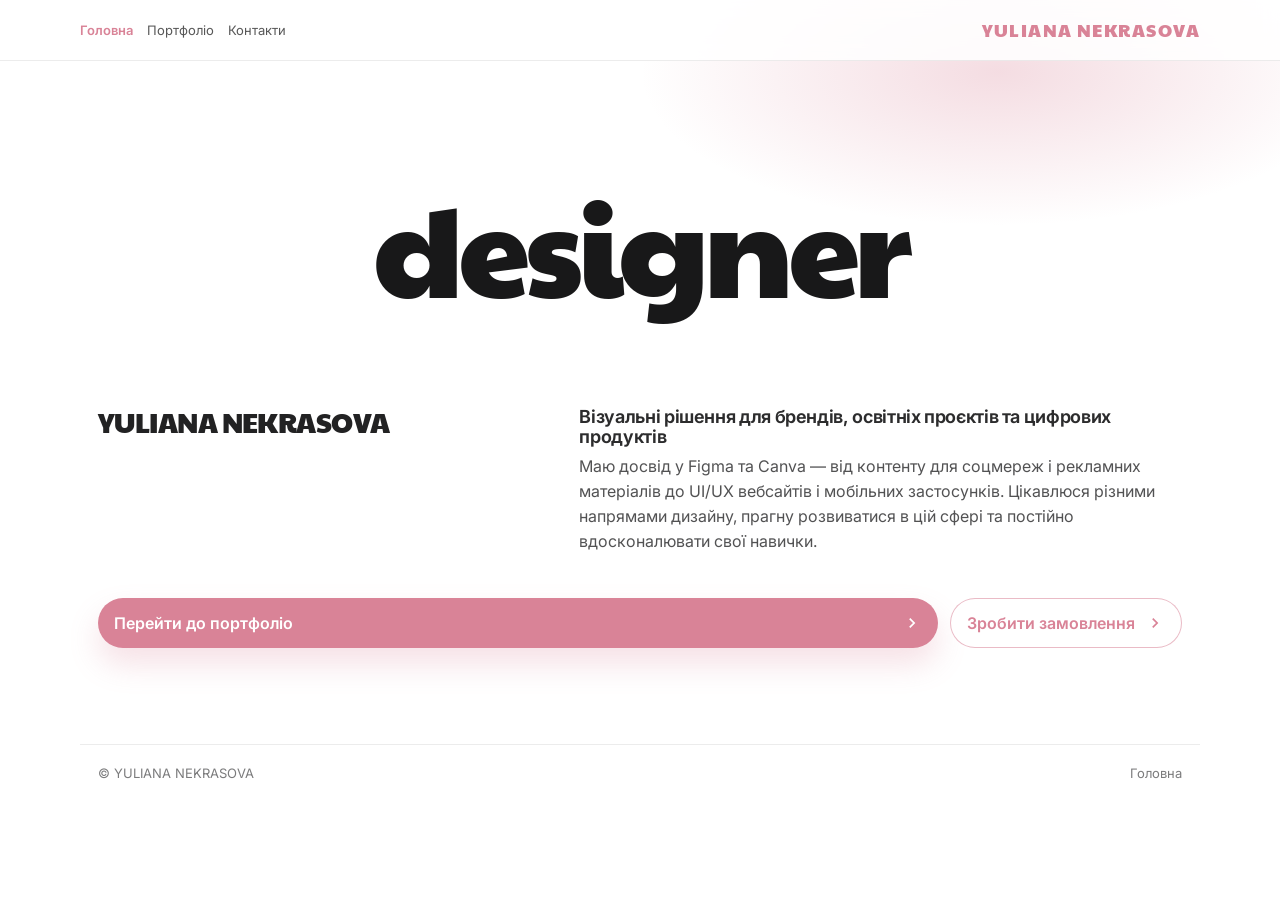
==== index.html @ 5f6ecfb2 "Add files via upload" ====
<!DOCTYPE html>
<html lang="uk">
<head>
  <meta charset="UTF-8">
  <meta name="viewport" content="width=device-width, initial-scale=1">
  <link rel="preconnect" href="https://fonts.googleapis.com">
  <link rel="preconnect" href="https://fonts.gstatic.com" crossorigin>
  <link rel="stylesheet" href="https://fonts.googleapis.com/css2?family=Inter:wght@300;400;500;600;700&family=Paytone+One&display=swap">
  <title>Головна — Юліана Некрасова</title>
  <link rel="stylesheet" href="styles.css">
</head>
<body>
  <header class="topbar">
    <div class="wrap topbar-grid">
      <nav class="menu" aria-label="Навігація" role="navigation">
        <ul class="menu-list">
          <li><a class="menu-link" href="index.html" aria-current="page">Головна</a></li>
          <li><a class="menu-link" href="portfolio.html">Портфоліо</a></li>
          <li><a class="menu-link" href="contacts.html">Контакти</a></li>
        </ul>
      </nav>

      <a class="logo" href="index.html">YULIANA NEKRASOVA</a>
    </div>
  </header>

  <main id="content">
    <section class="hero" aria-label="Головний екран">
      <div class="wrap">
        <div class="hero-stage">
          <div class="hero-word" aria-hidden="true">designer</div>
        </div>

        <div class="hero-bottom">
          <div class="hero-left">
            <h1>YULIANA NEKRASOVA</h1>
          </div>

          <div class="hero-right">
            <h2 class="subhead">Візуальні рішення для брендів, освітніх проєктів та цифрових продуктів</h2>
            <p>Маю досвід у Figma та Canva — від контенту для соцмереж і рекламних матеріалів до UI/UX вебсайтів і мобільних застосунків. Цікавлюся різними напрямами дизайну, прагну розвиватися в цій сфері та постійно вдосконалювати свої навички.</p>
          </div>

          <div class="hero-actions btn-row">
            <a class="btn btn-wide" href="portfolio.html">
              Перейти до портфоліо
              <svg class="btn-icon" viewBox="0 0 24 24" aria-hidden="true">
                <path d="M8.59 16.59L13.17 12 8.59 7.41 10 6l6 6-6 6-1.41-1.41z"></path>
              </svg>
            </a>
            <a class="btn btn-outline" href="contacts.html">
              Зробити замовлення
              <svg class="btn-icon" viewBox="0 0 24 24" aria-hidden="true">
                <path d="M8.59 16.59L13.17 12 8.59 7.41 10 6l6 6-6 6-1.41-1.41z"></path>
              </svg>
            </a>
          </div>
        </div>
      </div>
    </section>
  </main>

  <footer class="footer">
    <div class="wrap footer-inner">
      <span>© YULIANA NEKRASOVA</span>
      <span>Головна</span>
    </div>
  </footer>
</body>
</html>
---- styles.css ----
﻿:root {
  --bg: #ffffff;
  --surface: #ffffff;
  --text: #0f0f10;
  --muted: #6c6c72;
  --border: rgba(15, 15, 16, .10);
  --accent: #d98397;
  --accent-soft: #f3c3cd;
  --shadow: 0 18px 40px rgba(15, 15, 16, .10);
  --radius: 22px;
}

* {
  box-sizing: border-box;
}

html, body {
  height: 100%;
}

body {
  position: relative;
  margin: 0;
  color: var(--text);
  font: 16px/1.55 "Inter", system-ui, -apple-system, "Segoe UI", Roboto, Arial, sans-serif;
  background: var(--bg);
}

body::before {
  content: "";
  position: absolute;
  top: 0;
  left: 0;
  right: 0;
  height: 640px;
  pointer-events: none;
  background: radial-gradient(560px 240px at 78% 72px, rgba(217, 131, 151, .28), transparent 64%);
  z-index: -1;
}

img {
  max-width: 100%;
  height: auto;
  display: block;
}

a {
  color: inherit;
}

.sr-only {
  position: absolute;
  width: 1px;
  height: 1px;
  padding: 0;
  margin: -1px;
  overflow: hidden;
  clip: rect(0, 0, 0, 0);
  white-space: nowrap;
  border: 0;
}

.wrap {
  max-width: 1120px;
  margin: 0 auto;
  padding: 0 18px;
}

.topbar {
  position: sticky;
  top: 0;
  z-index: 10;
  background: rgba(255, 255, 255, .86);
  border-bottom: 1px solid rgba(15, 15, 16, .08);
  backdrop-filter: blur(10px);
}

.topbar-grid {
  display: flex;
  align-items: center;
  justify-content: space-between;
  padding: 16px 0;
  gap: 14px;
}

.menu {
  flex: 1;
}

.menu-list {
  list-style: none;
  margin: 0;
  padding: 0;
  display: flex;
  flex-direction: row;
  align-items: center;
  gap: 14px;
  flex-wrap: wrap;
  font-size: 13px;
}

.menu-link {
  text-decoration: none;
  color: rgba(15, 15, 16, .70);
}

.menu-link:hover {
  color: rgba(15, 15, 16, .92);
}

.menu-link[aria-current="page"] {
  color: var(--accent);
  font-weight: 600;
}

.logo {
  text-decoration: none;
  font-family: "Paytone One", "Inter", system-ui, sans-serif;
  font-size: 18px;
  letter-spacing: .08em;
  color: var(--accent);
}

main {
  padding: 8px 0 56px;
}

h1, h2, h3 {
  margin: 0 0 10px;
  line-height: 1.1;
  letter-spacing: -.02em;
}

h1 {
  font-size: 48px;
  font-weight: 700;
}

h2 {
  font-size: 28px;
  font-weight: 700;
}

h3 {
  font-size: 16px;
  font-weight: 700;
  letter-spacing: .02em;
  text-transform: uppercase;
}

p {
  margin: 0 0 12px;
  color: rgba(15, 15, 16, .72);
}

.accent-list {
  margin: 0 0 12px;
  padding-left: 22px;
  color: rgba(15, 15, 16, .72);
}

.accent-list li {
  margin: 0 0 8px;
}

.accent-list li::marker {
  color: var(--accent);
  font-size: 1.45em;
}

.btn {
  display: inline-flex;
  align-items: center;
  gap: 10px;
  padding: 12px 16px;
  border-radius: 999px;
  background: var(--accent);
  color: #fff;
  text-decoration: none;
  font-weight: 600;
  box-shadow: 0 16px 30px rgba(217, 131, 151, .24);
}

.btn-outline {
  background: #fff;
  color: var(--accent);
  border: 1px solid rgba(217, 131, 151, .55);
  box-shadow: none;
}

.btn-icon {
  width: 20px;
  height: 20px;
  flex: 0 0 auto;
  fill: currentColor;
}

.btn-wide {
  width: 100%;
  justify-content: space-between;
}

.btn-row {
  display: grid;
  grid-template-columns: 1fr auto;
  gap: 12px;
  margin-top: 14px;
}

.btn:hover { filter: brightness(1.02); }
.btn:active { filter: brightness(.98); }

.hero {
  position: relative;
  padding: 6px 0 12px;
}

.hero-stage {
  position: relative;
  min-height: 320px;
  display: grid;
  place-items: center;
  overflow: hidden;
}

.hero-word {
  position: absolute;
  inset: 0;
  display: grid;
  place-items: center;
  font-family: "Paytone One", "Inter", system-ui, sans-serif;
  font-size: 130px;
  letter-spacing: -.04em;
  color: rgba(15, 15, 16, .96);
  white-space: nowrap;
  transform: translateY(10px);
}

.hero-bottom {
  display: grid;
  grid-template-columns: 1fr 1.3fr;
  gap: 18px;
  margin-top: 12px;
  align-items: start;
}

.hero-actions {
  grid-column: 1 / -1;
}

.subhead {
  font-size: 18px;
  font-weight: 650;
  color: rgba(15, 15, 16, .88);
  margin: 0 0 8px;
}

.hero-left h1 {
  font-family: "Paytone One", "Inter", system-ui, sans-serif;
  font-weight: 400;
  font-size: 28px;
  color: rgba(15, 15, 16, .92);
}

.panel {
  margin-top: 26px;
  border-radius: 28px;
  background: var(--accent);
  color: var(--text);
  box-shadow: var(--shadow);
  border: none;
}

.panel-inner {
  padding: 28px 20px 22px;
}

.panel-top {
  display: grid;
  grid-template-columns: 1fr auto 1fr;
  align-items: center;
  gap: 10px;
  margin-bottom: 18px;
  text-transform: uppercase;
  letter-spacing: .12em;
  font-size: 12px;
  color: rgba(255, 255, 255, .8);
}

.panel-title {
  justify-self: center;
  font-family: "Paytone One", "Inter", system-ui, sans-serif;
  font-size: 38px;
  letter-spacing: .08em;
  color: #ffffff;
  margin: 0;
}

.panel-grid {
  display: grid;
  grid-template-columns: repeat(3, 1fr);
  gap: 14px;
}

.tile {
  border-radius: 22px;
  background: #ffffff;
  border: none;
  padding: 14px;
  text-align: center;
}

.badge {
  display: inline-flex;
  align-items: center;
  gap: 8px;
  font-size: 12px;
  padding: 6px 10px;
  border-radius: 999px;
  background: rgba(217, 131, 151, .14);
  color: rgba(15, 15, 16, .75);
  letter-spacing: .08em;
  text-transform: uppercase;
}

.tile-img {
  margin: 12px auto 10px;
  width: 100%;
  max-width: 240px;
  aspect-ratio: 9 / 16;
  border-radius: 18px;
  overflow: hidden;
  background: rgba(15, 15, 16, .04);
}

.tile-img img {
  width: 100%;
  height: 100%;
  object-fit: cover;
}
.tile-name {
  margin: 0;
  font-weight: 700;
  color: rgba(15, 15, 16, .92);
  font-size: 15px;
  letter-spacing: 0;
  text-transform: none;
}

.tile-meta {
  margin: 2px 0 12px;
  font-size: 13px;
  color: rgba(15, 15, 16, .62);
}

.section {
  margin-top: 34px;
  display: grid;
  grid-template-columns: 1.2fr .8fr;
  gap: 22px;
  align-items: center;
}

.card {
  border-radius: var(--radius);
  background: var(--surface);
  border: 1px solid rgba(15, 15, 16, .08);
  box-shadow: 0 12px 32px rgba(15, 15, 16, .08);
  padding: 18px;
}

.card h3 { color: rgba(15, 15, 16, .60); margin-bottom: 8px; }
.card ul { margin: 10px 0 0; padding-left: 18px; color: rgba(15, 15, 16, .76); }

.contact-bar { margin-top: 22px; }

.contact-row {
  display: flex;
  align-items: center;
  justify-content: space-between;
  gap: 18px;
  flex-wrap: wrap;
}

.contact-item {
  display: flex;
  flex-direction: column;
  gap: 4px;
  min-width: 220px;
  text-align: center;
}

.contact-label {
  font-size: 12px;
  letter-spacing: .12em;
  text-transform: uppercase;
  color: rgba(15, 15, 16, .55);
}

.contact-row a {
  color: var(--accent);
  font-weight: 650;
  text-decoration: none;
}

.contact-row a:hover {
  text-decoration: underline;
  text-underline-offset: 3px;
}

.footer {
  padding: 28px 0 42px;
  background: #fff;
  color: rgba(15, 15, 16, .55);
  font-size: 13px;
}

.footer-inner {
  border-top: 1px solid rgba(15, 15, 16, .08);
  padding-top: 18px;
  display: flex;
  justify-content: space-between;
  gap: 12px;
  flex-wrap: wrap;
}

.spacer { height: 18px; }

@media (max-width: 900px) {
  .topbar-grid { gap: 12px; }
  .menu-list { gap: 12px; }
  .hero-bottom { grid-template-columns: 1fr; }
  .btn-row { grid-template-columns: 1fr; }
  .panel-grid { grid-template-columns: 1fr; }
  .section { grid-template-columns: 1fr; }
}
/* Додаткові роботи — той самий стиль карток і кольорів */
.project-link {display:block;text-decoration:none;color:inherit}
.project-link:hover .tile-img img {transform:scale(1.035)}
.project-link:focus-visible,.back-to-grid:focus-visible,.work-gallery a:focus-visible {outline:3px solid var(--accent);outline-offset:4px}
.tile-img img {transition:transform .2s ease}
.tile-img-wide {aspect-ratio:9/12;display:grid;place-items:center}
.tile-img-wide img {object-fit:contain;background:#fafafa}
.tile-missing {display:grid;place-items:center;padding:14px;text-align:center;background:#f8f1f3;color:#ac6477;font-family:"Paytone One",sans-serif;font-size:29px}
.tile-missing small {display:block;font:500 12px/1.6 "Inter",sans-serif;margin-top:10px}
.work-detail {scroll-margin-top:95px;margin-top:34px;padding:22px;border:1px solid var(--border);background:#fff;border-radius:var(--radius);box-shadow:0 12px 32px rgba(15,15,16,.06)}
.work-heading {display:flex;align-items:center;justify-content:space-between;gap:16px;margin-bottom:18px}
.work-heading h2 {margin:10px 0 5px;font-size:24px}
.work-heading p {margin:0;font-size:14px}
.back-to-grid {color:var(--accent);font-size:13px;text-decoration:none;white-space:nowrap;font-weight:600}
.work-gallery {display:grid;grid-template-columns:repeat(3,minmax(0,1fr));gap:12px;align-items:start}
.work-gallery-wide {grid-template-columns:repeat(2,minmax(0,1fr))}
.work-gallery a {display:block;border-radius:12px;overflow:hidden;background:#f5f5f5}
.work-gallery img {width:100%;height:auto;display:block}
.work-gallery a:hover {box-shadow:0 5px 18px rgba(15,15,16,.13)}
@media(max-width:650px){.hero-word{font-size:clamp(48px,12vw,100px)}.hero-stage{min-height:220px}.logo{font-size:12px}.menu-list{font-size:12px;gap:8px}.work-heading{align-items:flex-start;flex-direction:column}.work-gallery{grid-template-columns:repeat(2,minmax(0,1fr));gap:8px}.work-gallery-wide{grid-template-columns:1fr}.work-detail{padding:14px}}
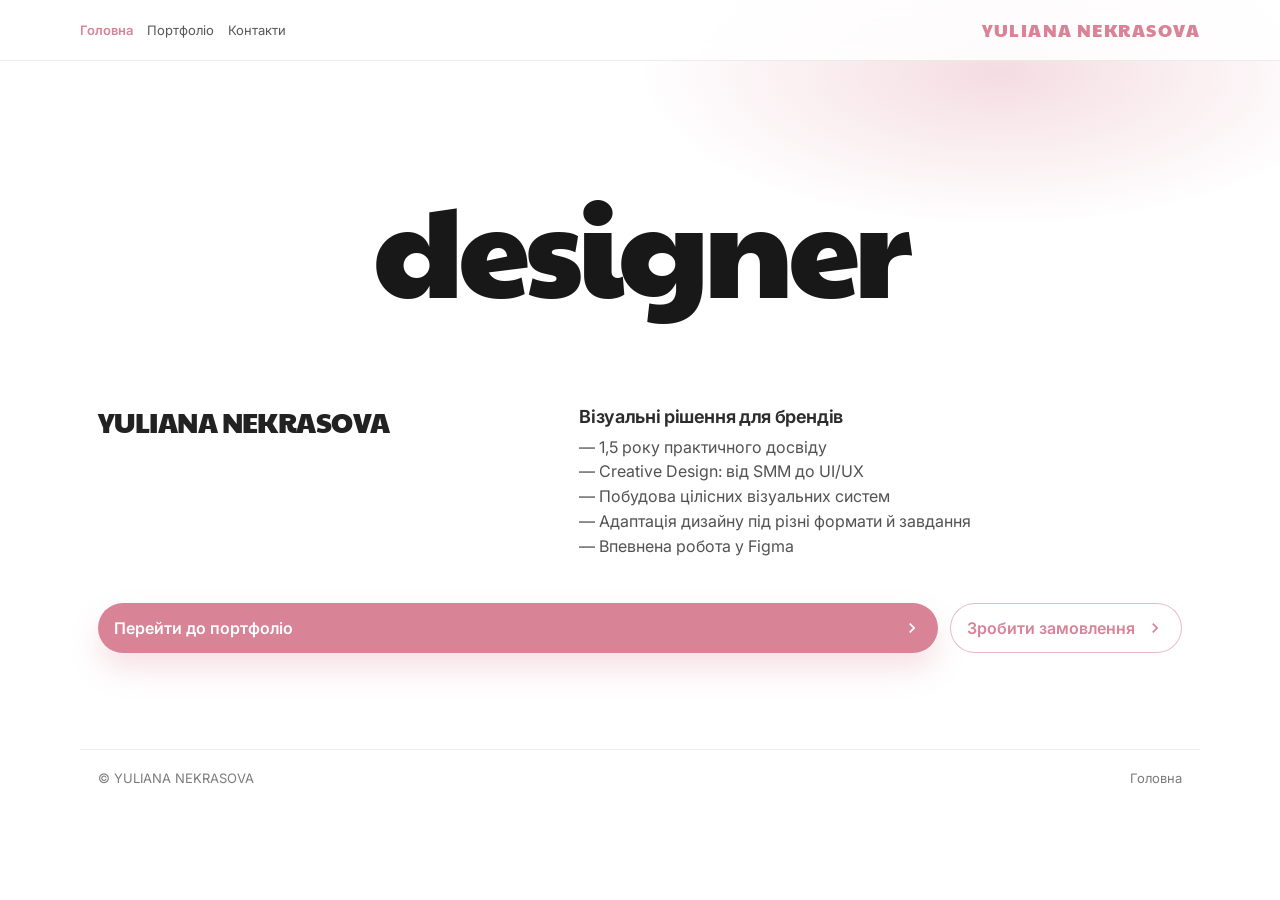
==== commit 4cb83c2e: "Revise hero section content in index.html Updated the content of the hero section to highlight visua" ====
--- a/index.html
+++ b/index.html
@@ -37,8 +37,14 @@
           </div>
 
           <div class="hero-right">
-            <h2 class="subhead">Візуальні рішення для брендів, освітніх проєктів та цифрових продуктів</h2>
-            <p>Маю досвід у Figma та Canva — від контенту для соцмереж і рекламних матеріалів до UI/UX вебсайтів і мобільних застосунків. Цікавлюся різними напрямами дизайну, прагну розвиватися в цій сфері та постійно вдосконалювати свої навички.</p>
+            <h2 class="subhead">Візуальні рішення для брендів</h2>
+            <p>
+              — 1,5 року практичного досвіду<br>
+              — Creative Design: від SMM до UI/UX<br>
+              — Побудова цілісних візуальних систем<br>
+              — Адаптація дизайну під різні формати й завдання<br>
+              — Впевнена робота у Figma
+            </p>
           </div>
 
           <div class="hero-actions btn-row">
@@ -67,4 +73,4 @@
     </div>
   </footer>
 </body>
-</html>+</html>
--- a/styles.css
+++ b/styles.css
@@ -1,4 +1,4 @@
-﻿:root {
+:root {
   --bg: #ffffff;
   --surface: #ffffff;
   --text: #0f0f10;
@@ -323,21 +323,21 @@
   text-transform: uppercase;
 }
 
-.tile-img {
-  margin: 12px auto 10px;
-  width: 100%;
-  max-width: 240px;
-  aspect-ratio: 9 / 16;
-  border-radius: 18px;
-  overflow: hidden;
-  background: rgba(15, 15, 16, .04);
-}
-
-.tile-img img {
-  width: 100%;
-  height: 100%;
-  object-fit: cover;
-}
+.tile-img {
+  margin: 12px auto 10px;
+  width: 100%;
+  max-width: 240px;
+  aspect-ratio: 9 / 16;
+  border-radius: 18px;
+  overflow: hidden;
+  background: rgba(15, 15, 16, .04);
+}
+
+.tile-img img {
+  width: 100%;
+  height: 100%;
+  object-fit: cover;
+}
 .tile-name {
   margin: 0;
   font-weight: 700;
@@ -433,24 +433,24 @@
   .btn-row { grid-template-columns: 1fr; }
   .panel-grid { grid-template-columns: 1fr; }
   .section { grid-template-columns: 1fr; }
-}
-/* Додаткові роботи — той самий стиль карток і кольорів */
-.project-link {display:block;text-decoration:none;color:inherit}
-.project-link:hover .tile-img img {transform:scale(1.035)}
-.project-link:focus-visible,.back-to-grid:focus-visible,.work-gallery a:focus-visible {outline:3px solid var(--accent);outline-offset:4px}
-.tile-img img {transition:transform .2s ease}
-.tile-img-wide {aspect-ratio:9/12;display:grid;place-items:center}
-.tile-img-wide img {object-fit:contain;background:#fafafa}
-.tile-missing {display:grid;place-items:center;padding:14px;text-align:center;background:#f8f1f3;color:#ac6477;font-family:"Paytone One",sans-serif;font-size:29px}
-.tile-missing small {display:block;font:500 12px/1.6 "Inter",sans-serif;margin-top:10px}
-.work-detail {scroll-margin-top:95px;margin-top:34px;padding:22px;border:1px solid var(--border);background:#fff;border-radius:var(--radius);box-shadow:0 12px 32px rgba(15,15,16,.06)}
-.work-heading {display:flex;align-items:center;justify-content:space-between;gap:16px;margin-bottom:18px}
-.work-heading h2 {margin:10px 0 5px;font-size:24px}
-.work-heading p {margin:0;font-size:14px}
-.back-to-grid {color:var(--accent);font-size:13px;text-decoration:none;white-space:nowrap;font-weight:600}
-.work-gallery {display:grid;grid-template-columns:repeat(3,minmax(0,1fr));gap:12px;align-items:start}
-.work-gallery-wide {grid-template-columns:repeat(2,minmax(0,1fr))}
-.work-gallery a {display:block;border-radius:12px;overflow:hidden;background:#f5f5f5}
-.work-gallery img {width:100%;height:auto;display:block}
-.work-gallery a:hover {box-shadow:0 5px 18px rgba(15,15,16,.13)}
-@media(max-width:650px){.hero-word{font-size:clamp(48px,12vw,100px)}.hero-stage{min-height:220px}.logo{font-size:12px}.menu-list{font-size:12px;gap:8px}.work-heading{align-items:flex-start;flex-direction:column}.work-gallery{grid-template-columns:repeat(2,minmax(0,1fr));gap:8px}.work-gallery-wide{grid-template-columns:1fr}.work-detail{padding:14px}}
+}
+/* Додаткові роботи — той самий стиль карток і кольорів */
+.project-link {display:block;text-decoration:none;color:inherit}
+.project-link:hover .tile-img img {transform:scale(1.035)}
+.project-link:focus-visible,.back-to-grid:focus-visible,.work-gallery a:focus-visible {outline:3px solid var(--accent);outline-offset:4px}
+.tile-img img {transition:transform .2s ease}
+.tile-img-wide {aspect-ratio:9/12;display:grid;place-items:center}
+.tile-img-wide img {object-fit:contain;background:#fafafa}
+.tile-missing {display:grid;place-items:center;padding:14px;text-align:center;background:#f8f1f3;color:#ac6477;font-family:"Paytone One",sans-serif;font-size:29px}
+.tile-missing small {display:block;font:500 12px/1.6 "Inter",sans-serif;margin-top:10px}
+.work-detail {scroll-margin-top:95px;margin-top:34px;padding:22px;border:1px solid var(--border);background:#fff;border-radius:var(--radius);box-shadow:0 12px 32px rgba(15,15,16,.06)}
+.work-heading {display:flex;align-items:center;justify-content:space-between;gap:16px;margin-bottom:18px}
+.work-heading h2 {margin:10px 0 5px;font-size:24px}
+.work-heading p {margin:0;font-size:14px}
+.back-to-grid {color:var(--accent);font-size:13px;text-decoration:none;white-space:nowrap;font-weight:600}
+.work-gallery {display:grid;grid-template-columns:repeat(3,minmax(0,1fr));gap:12px;align-items:start}
+.work-gallery-wide {grid-template-columns:repeat(2,minmax(0,1fr))}
+.work-gallery a {display:block;border-radius:12px;overflow:hidden;background:#f5f5f5}
+.work-gallery img {width:100%;height:auto;display:block}
+.work-gallery a:hover {box-shadow:0 5px 18px rgba(15,15,16,.13)}
+@media(max-width:650px){.hero-word{font-size:clamp(48px,12vw,100px)}.hero-stage{min-height:220px}.logo{font-size:12px}.menu-list{font-size:12px;gap:8px}.work-heading{align-items:flex-start;flex-direction:column}.work-gallery{grid-template-columns:repeat(2,minmax(0,1fr));gap:8px}.work-gallery-wide{grid-template-columns:1fr}.work-detail{padding:14px}}
